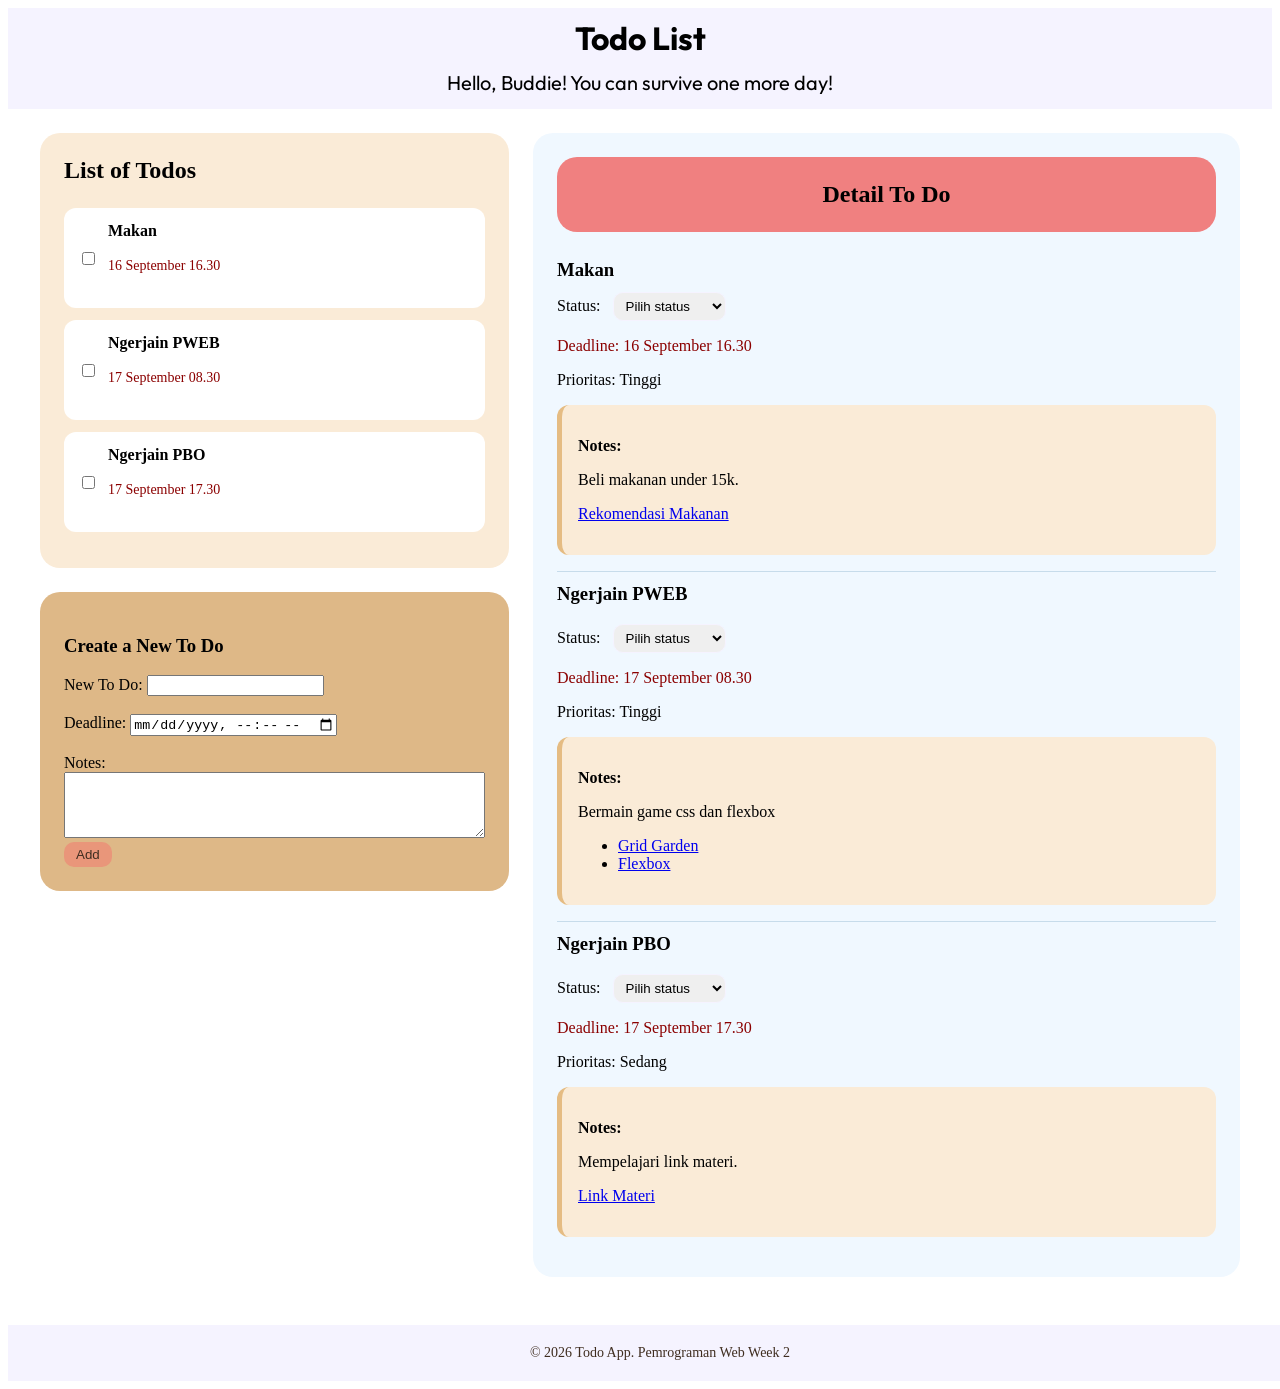
==== index.html @ 1ec00fdb "Tugas PWEB W2" ====
<!DOCTYPE html>
<html lang="en">
<head>
    <meta charset="UTF-8">
    <meta name="viewport" content="width=device-width, initial-scale=1.0">
    <title>The Style Warrior</title>
    <link rel="stylesheet" href="style.css">
    <link rel="preconnect" href="https://fonts.googleapis.com">
<link rel="preconnect" href="https://fonts.gstatic.com" crossorigin>
<link href="https://fonts.googleapis.com/css2?family=Outfit:wght@100..900&display=swap" rel="stylesheet">
</head>
<body>
    <header> 
        <h1 class="title">Todo List</h1>
        <p>Hello, Buddie! You can survive one more day!</p>

    </header>
    <main>
        <div class="leftPanel">
        <section class="list">
            <h2>List of Todos</h2>
            <article class="todoList">
                <input type="checkBox" id="toDo1">
                <div>
                    <label for="toDo1">Makan</label>
                    <p><time datetime="2026-09-16T08:30">16 September 16.30</time></p>
                </div>
            </article>
            <article class="todoList">
                <input type="checkBox" id="toDo2">
                <div>
                    <label for="toDo2">Ngerjain PWEB</label>
                    <p><time datetime="2026-09-17T08:30">17 September 08.30</time></p>
                </div>
            </article>
            <article class="todoList">
                <input type="checkBox" id="toDo3">
                <div>
                    <label for="toDo3">Ngerjain PBO</label>
                    <p><time datetime="2026-09-17T17:30">17 September 17.30</time></p>
                </div>
            </article>
        </section>
             <form class="create">
            <h3 class="forCreate">Create a New To Do</h3>
            <label for="newList">New To Do:</label>
            <input type="text" id="newList" name="newList">
            <br><br>
            <label for="dateList">Deadline:</label>
            <input type="datetime-local" id="dateList" name="dateList">
            <br><br>
            <label for="notesInput">Notes:</label>
            <textarea id="message" name="message" rows="4" cols="50"></textarea>
            <button type="submit">Add</button>
             </form>
     </div>

     <div class="rightPanel">
        <section class="editToDo">
            <h2>Detail To Do</h2>
            <article class="detailToDo">
                <h3 class="todos">Makan</h3>
                <form>
                    <label for="progress">Status:</label>
                    <select id="progress" name="progress">
                        <option value="">Pilih status</option>
                        <option value="done">Done</option>
                        <option value="onProgress">On Progress</option>
                        <option value="none">None</option>
                    </select>
                </form>
                <p class="deadline">
                    Deadline:
                    <time datetime="2026-9-16T16:30">16 September 16.30</time>
                </p>

                <p class="priority">
                    Prioritas: Tinggi
                </p>
                <div class="notes">
                    <p class="sbNotes">Notes:</p>
                    Beli makanan under 15k. 
                    <span>
                        <p>
                            <a href="https://www.tripadvisor.co.id/Restaurants-g297715-zfp16-Surabaya_East_Java_Java.html">Rekomendasi Makanan</a>
                        </p>
                        
                    </span>
                </div>
            </article>
       
         <article class="detailToDo">
                <h3 class="todos">Ngerjain PWEB</h3>
                <p>
                    <label for="progress">Status:</label>
                    <select id="progress" name="progress">
                        <option value="">Pilih status</option>
                        <option value="done">Done</option>
                        <option value="onProgress">On Progress</option>
                        <option value="none">None</option>
                    </select>
                </p>
                <p class="deadline">
                    Deadline:
                    <time datetime="2026-9-17T08:30">17 September 08.30</time>
                </p>

                <p class="priority">
                    Prioritas: Tinggi
                </p>
                <div class="notes">
                    <p class="sbNotes">Notes:</p>
                    Bermain game css dan flexbox
                    <span>
                        <p>
                            <ul>
                                <li>
                                    <a href="https://cssgridgarden.com/">Grid Garden</a>
                                </li>
                                <li>
                                    <a href="https://flexboxfroggy.com/">Flexbox</a>
                                </li>
                            </ul>
                            
                        </p>
                        
                    </span>
                </div>
            </article>
            <article class="detailToDo">
                <h3 class="todos">Ngerjain PBO</h3>
                <p>
                    <label for="progress">Status:</label>
                    <select id="progress" name="progress">
                        <option value="">Pilih status</option>
                        <option value="done">Done</option>
                        <option value="onProgress">On Progress</option>
                        <option value="none">None</option>
                    </select>
                </p>
                <p class="deadline">
                    Deadline:
                    <time datetime="2026-9-17T17:30">17 September 17.30</time>
                </p>

                <p class="priority">
                    Prioritas: Sedang
                </p>
                <div class="notes">
                    <p class="sbNotes">
                        Notes:
                    </p>
                    Mempelajari link materi.
                    <span>
                        <p>
                           <a href="https://profitina.com/course/bachelor/2026-20271-ef234302-object-oriented-programming-d/">Link Materi</a> 
                        </p>
                        
                    </span>
                </div>
            </article>
        </div>
     </section>
     </main>
     <footer>
        <p>&copy; 2026 Todo App. Pemrograman Web Week 2</p>
     </footer>

</body>
</html>
---- style.css ----
header{
    text-align: center;
    background-color:#F5F3FF;
    padding: 10px 20px 14px;
}
header p{
    margin: 0;
    font-family: "Outfit", sans-serif;
    font-size: 20px;
}
.title{
    margin: 0 0 12px;
    font-family: "Outfit", sans-serif;
    font-optical-sizing: auto;
    font-weight: 400;
    font-style: normal;
    font-weight: bold;
}

main{
    display: grid;
    grid-template-columns: 1fr 2fr;
    gap: 24px;
    padding: 24px 32px;
    align-items: start;
}
.list{
    background-color: antiquewhite;
}
.editToDo{
    background-color:aliceblue;
}
.create{
    background-color:burlywood;
}
.list, .editToDo, .create{
    padding: 24px;
    border-radius: 20px;
}
.leftPanel{
    display: flex;
    flex-direction: column;
    gap: 24px;
}
.todoList{
    display: grid;
    grid-template-columns: 20px 1fr;
    column-gap: 10px;
    row-gap: 4px;
    padding: 14px;
    margin-bottom: 12px;
    border-radius: 12px;
    background: white;
}

.todoList input{
    grid-row: span 2;
    margin-top: 4px;
}

.todoList label{
    font-weight: bold;
}

.todoList time{
    font-size: 14px;
    color: darkred;
}

.detailToDo{
    padding: 16px 0;
    border-bottom: 1px solid #c7dceb;
    margin-top: 0;
    padding-top: 0;
}
.detailToDo:last-child{
    border-bottom: none;
}

.detailToDo h3{
    margin: 8px 0;
    line-height: 1.5;
}

.detailToDo select{
    margin-left: 8px;
    padding: 5px 8px;
    border: 1px solid #F5F3FF;
    border-radius: 10px;
}

.list h2, .editToDo h2, .create h2{
    margin: 0 0 24px;
    font-size: 24px;
}
.deadline{
    color: darkred;
}
.sbNotes{
    font-weight: bold;
}
.notes{
    background-color: antiquewhite;
    padding: 16px;
    margin-top: 16px;
    border-radius: 12px;
    border-left: 5px solid #e5bc83;
}

.rightPanel{
    width: 100%;
}

.editToDo h2{
    background-color:lightcoral;
    padding: 24px;
    border-radius: 20px;
    text-align: center;
    margin-bottom: 24px;
}

@media(max-width: 768px){
    header{
        padding: 16px;
    }
    .title{
        font-size: 32px;
    }
    header p{
        font-size: 16px;
    }
    main{
        grid-template-columns: 1fr;
        gap: 16px;
        padding: 16px 10px 16px 10px;
    }
    .leftPanel, .rightPanel{
        width: 100%;
    }

    .list, .editToDo, .create{
        padding: 16px;
        border-radius: 20px;
    }

    .list h2, .editToDo h2, .create h3{
        font-size: 22px;
        margin-bottom: 16px;
    }
    .editToDo h2{
        padding: 16px;
    }
    .todoList{
        grid-template-columns: 20px 1fr;
        padding: 12px;
        margin-bottom: 10px;
    }
    .todoList label{
        font-size: 16px;
    }
    .todoList time{
        font-size: 13px;
    }
    .detailToDo h3{
        font-size: 20px;
    }
    .notes{
        padding: 12px;
    }
}

button{
    background-color:darksalmon;
    color: #3f2d20;
    border: none;
    border-radius: 10px;
    padding: 5px 12px;
}

footer{
    text-align:center;
    background-color: #F5F3FF;
    padding: 20px;
    margin-top: 24px;
    width: 100%;
    text-align: center;
}

footer p{
    margin: 0;
    font-size: 14px;
    color:#3f2d20;
}
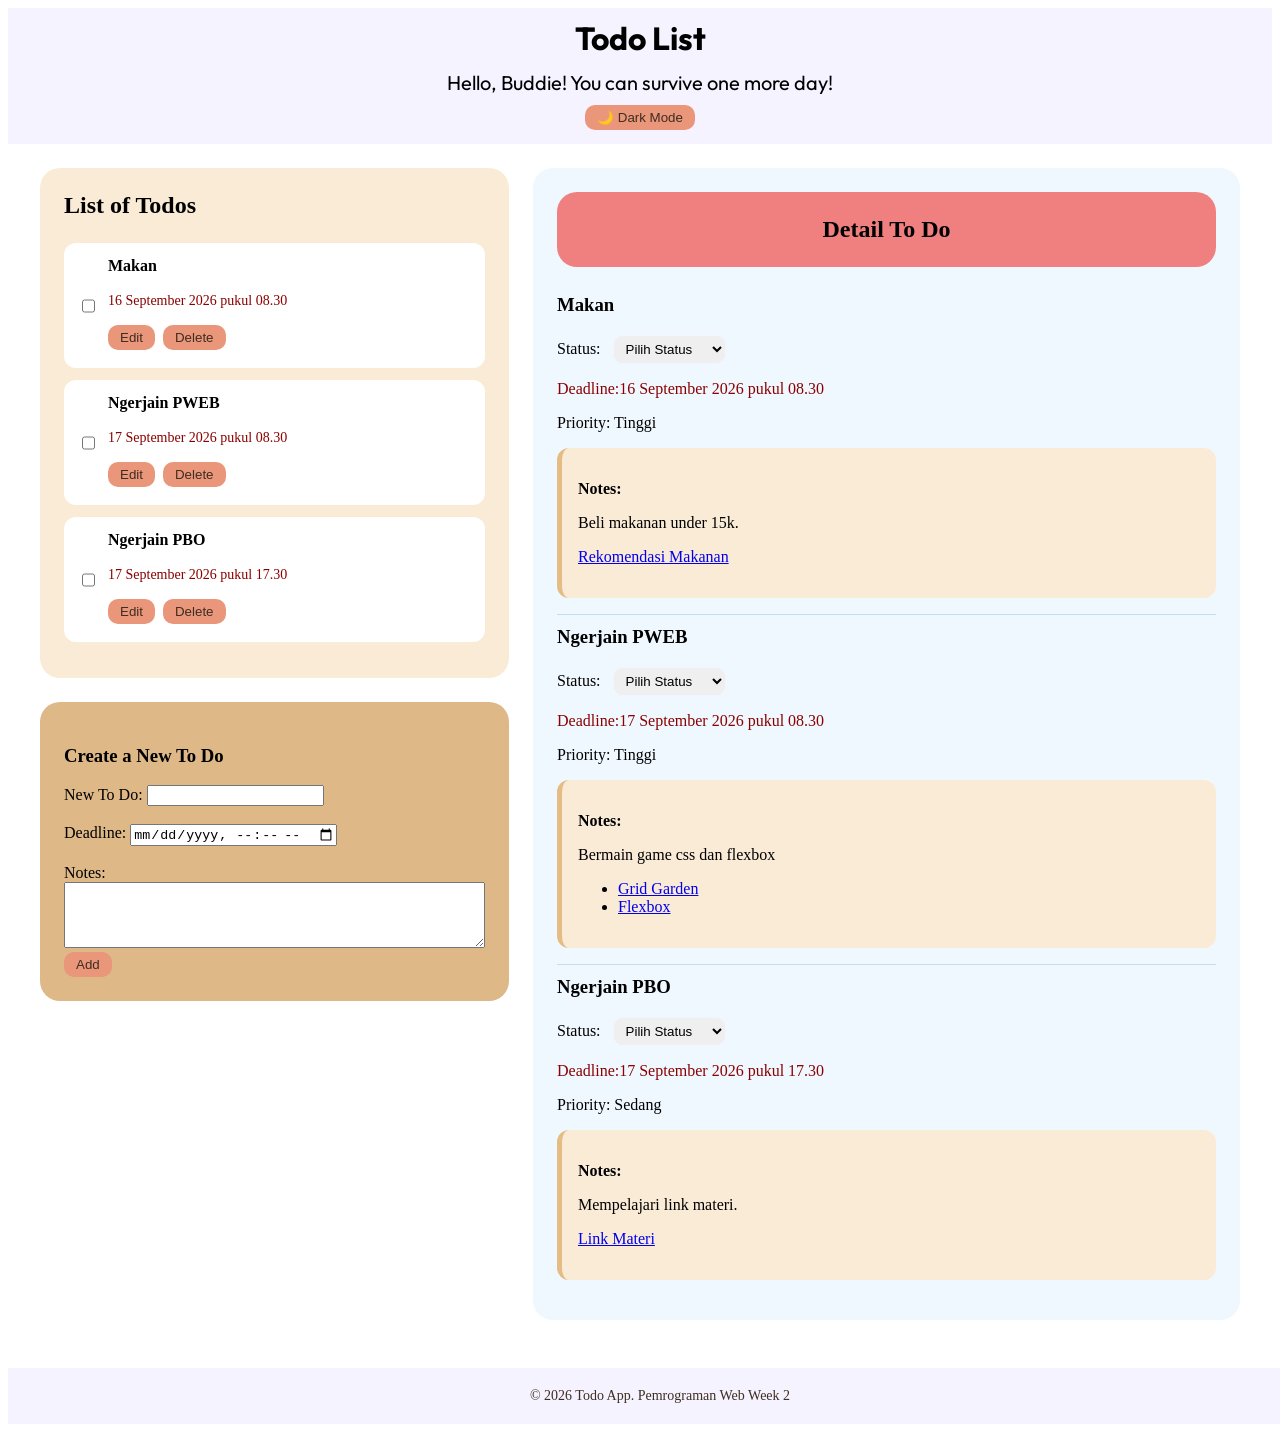
==== commit 7b286caa: "Tugas E02" ====
--- a/index.html
+++ b/index.html
@@ -18,6 +18,7 @@
     <main>
         <div class="leftPanel">
         <section class="list">
+            <div id="todoList">
             <h2>List of Todos</h2>
             <article class="todoList">
                 <input type="checkBox" id="toDo1">
@@ -40,6 +41,7 @@
                     <p><time datetime="2026-09-17T17:30">17 September 17.30</time></p>
                 </div>
             </article>
+            </div>
         </section>
              <form class="create">
             <h3 class="forCreate">Create a New To Do</h3>
@@ -49,7 +51,7 @@
             <label for="dateList">Deadline:</label>
             <input type="datetime-local" id="dateList" name="dateList">
             <br><br>
-            <label for="notesInput">Notes:</label>
+            <label for="message">Notes:</label>
             <textarea id="message" name="message" rows="4" cols="50"></textarea>
             <button type="submit">Add</button>
              </form>
@@ -165,6 +167,6 @@
      <footer>
         <p>&copy; 2026 Todo App. Pemrograman Web Week 2</p>
      </footer>
-
+<script src="newScript.js"></script>
 </body>
 </html>
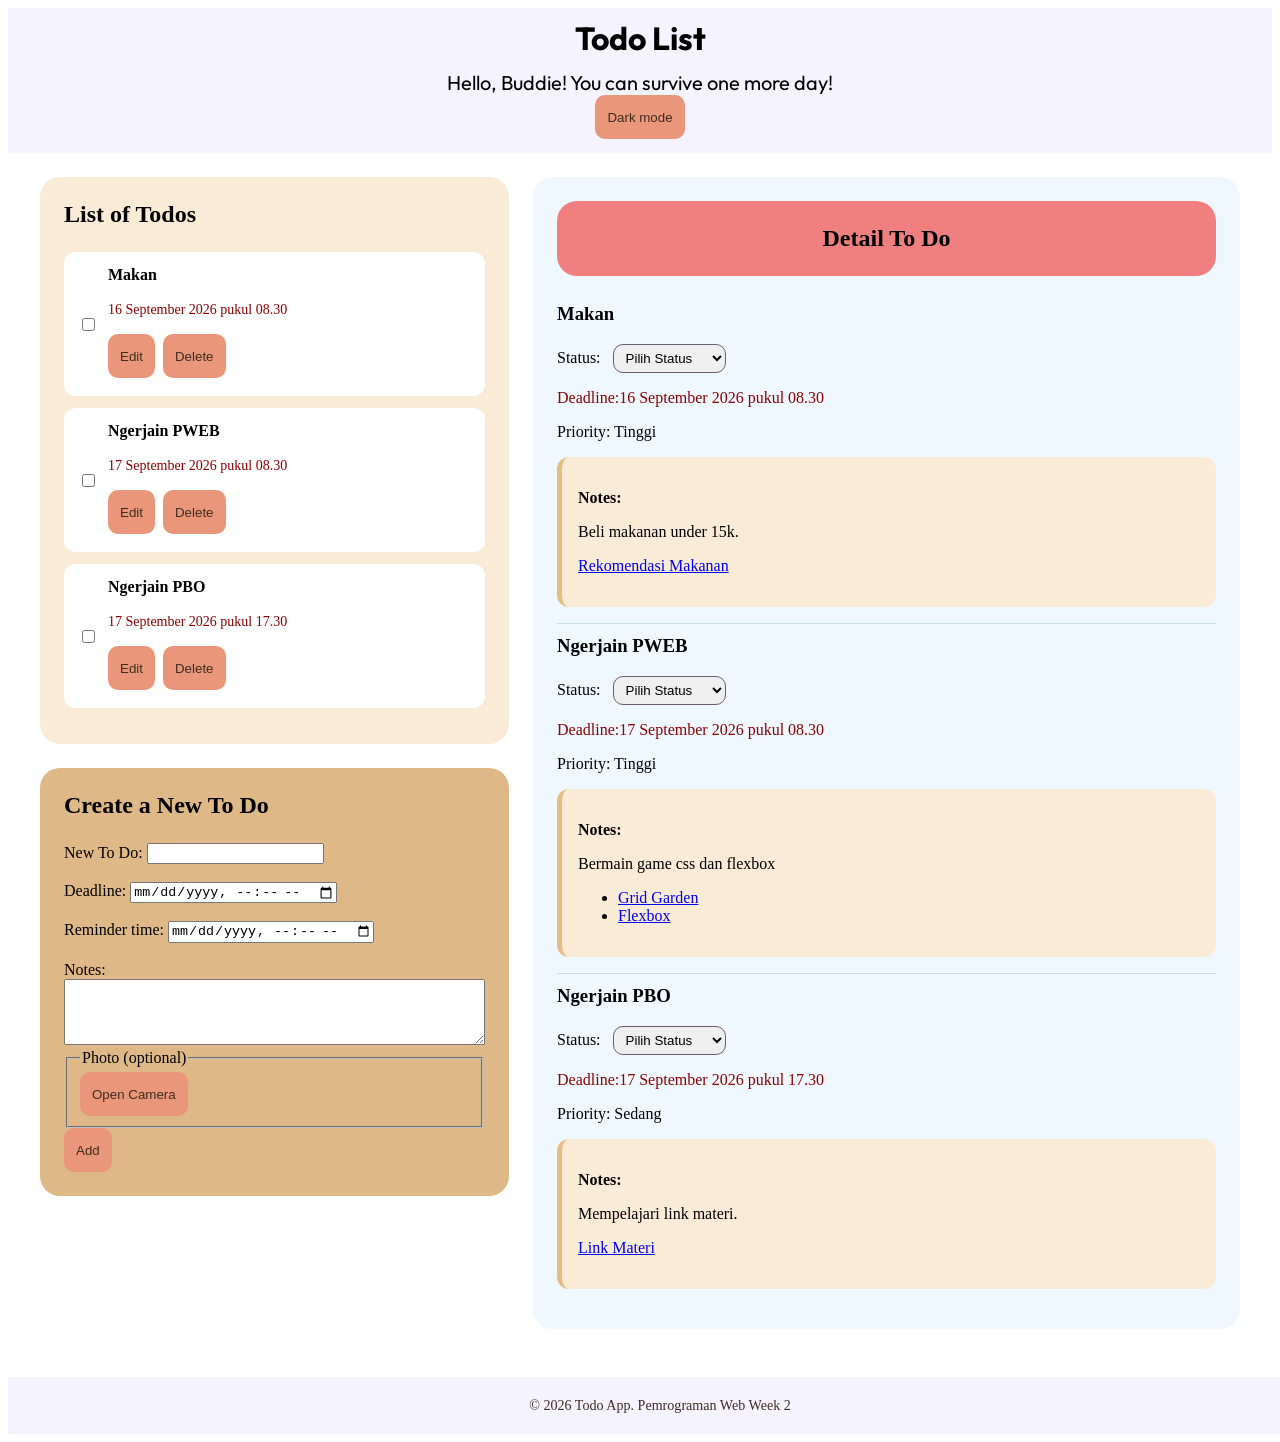
==== commit 06e1d54f: "Tugas E03" ====
--- a/index.html
+++ b/index.html
@@ -3,23 +3,25 @@
 <head>
     <meta charset="UTF-8">
     <meta name="viewport" content="width=device-width, initial-scale=1.0">
-    <title>The Style Warrior</title>
+    <title>Todo List</title>
     <link rel="stylesheet" href="style.css">
     <link rel="preconnect" href="https://fonts.googleapis.com">
 <link rel="preconnect" href="https://fonts.gstatic.com" crossorigin>
 <link href="https://fonts.googleapis.com/css2?family=Outfit:wght@100..900&display=swap" rel="stylesheet">
 </head>
 <body>
+    <a href = "#main-content" class ="skip-to-content">Skip to main content</a>
     <header> 
         <h1 class="title">Todo List</h1>
         <p>Hello, Buddie! You can survive one more day!</p>
-
+        <button type="button" id="themeToggle" aria-pressed="false">Dark mode</button>
+        <p id="status" class="visually-hidden" role="status" aria-live="polite"></p>
     </header>
-    <main>
+    <main id="main-content" tabindex="-1">
         <div class="leftPanel">
         <section class="list">
             <div id="todoList">
-            <h2>List of Todos</h2>
+            <h2 tabindex="-1">List of Todos</h2>
             <article class="todoList">
                 <input type="checkBox" id="toDo1">
                 <div>
@@ -44,15 +46,32 @@
             </div>
         </section>
              <form class="create">
-            <h3 class="forCreate">Create a New To Do</h3>
+            <h2 class="forCreate">Create a New To Do</h2>
             <label for="newList">New To Do:</label>
-            <input type="text" id="newList" name="newList">
+            <input type="text" id="newList" name="newList" required aria-required="true">
             <br><br>
             <label for="dateList">Deadline:</label>
             <input type="datetime-local" id="dateList" name="dateList">
             <br><br>
+
+            <label for="notifyList">Reminder time:</label>
+            <input type="datetime-local" id="notifyList" name="notifyList">
+            <br><br>
+
             <label for="message">Notes:</label>
             <textarea id="message" name="message" rows="4" cols="50"></textarea>
+            
+
+            <fieldset>
+                <legend>Photo (optional)</legend>
+                <button type="button" id="cameraStart">Open Camera</button>
+                <button type="button" id="takeButton" hidden>Take photo</button>
+                <button type="button" id="cameraStop" hidden>Close camera</button>
+
+                <video id="camera-video" autoplay playsinline muted hidden aria-label="Live camera preview"></video>
+                <img id="imagePreview" alt="Preview of the captured photo" hidden>
+                <button type="button" id="imageRemove" hidden>Remove photo</button>
+            </fieldset>
             <button type="submit">Add</button>
              </form>
      </div>
--- a/style.css
+++ b/style.css
@@ -6,7 +6,7 @@
 header p{
     margin: 0;
     font-family: "Outfit", sans-serif;
-    font-size: 20px;
+    font-size: 1.25rem;
 }
 .title{
     margin: 0 0 12px;
@@ -85,13 +85,13 @@
 .detailToDo select{
     margin-left: 8px;
     padding: 5px 8px;
-    border: 1px solid #F5F3FF;
+    border: 1px solid #6b5b73;
     border-radius: 10px;
 }
 
 .list h2, .editToDo h2, .create h2{
     margin: 0 0 24px;
-    font-size: 24px;
+    font-size: 1.5rem;
 }
 .deadline{
     color: darkred;
@@ -124,10 +124,10 @@
         padding: 16px;
     }
     .title{
-        font-size: 32px;
+        font-size: 2rem;
     }
     header p{
-        font-size: 16px;
+        font-size: 1rem;
     }
     main{
         grid-template-columns: 1fr;
@@ -143,8 +143,8 @@
         border-radius: 20px;
     }
 
-    .list h2, .editToDo h2, .create h3{
-        font-size: 22px;
+    .list h2, .editToDo h2, .create h2{
+        font-size: 1.375rem;
         margin-bottom: 16px;
     }
     .editToDo h2{
@@ -156,13 +156,13 @@
         margin-bottom: 10px;
     }
     .todoList label{
-        font-size: 16px;
+        font-size: 1rem;
     }
     .todoList time{
-        font-size: 13px;
+        font-size: 0.8125rem;
     }
     .detailToDo h3{
-        font-size: 20px;
+        font-size: 1.25rem;
     }
     .notes{
         padding: 12px;
@@ -175,6 +175,7 @@
     border: none;
     border-radius: 10px;
     padding: 5px 12px;
+    min-height: 44px;
 }
 
 footer{
@@ -188,6 +189,91 @@
 
 footer p{
     margin: 0;
-    font-size: 14px;
+    font-size: 0.88rem;
     color:#3f2d20;
-}+}
+
+[data-theme="dark"] body {
+    background-color: #1e1e24;
+    color: #eee;
+}
+
+[data-theme="dark"] header,
+[data-theme="dark"] footer {
+    background-color: #14141a;
+    color: #eee;
+}
+
+[data-theme="dark"] footer p{
+    color: #eee;
+}
+[data-theme="dark"] .list,
+[data-theme="dark"] .todoList,
+[data-theme="dark"] .create,
+[data-theme="dark"] .editToDo,
+[data-theme="dark"] .detailToDo {
+    background-color: #2b2b34;
+    color: #eeee;
+}
+
+[data-theme="dark"] .notes{
+    background-color: #3a3225;
+    border-left-color: #a9793f;
+    color: #eee;
+}
+
+[data-theme="dark"] button{
+    background-color: #7a5a46;
+    color: #fff;
+}
+[data-theme="dark"] a{
+    color: #8ab4ff;
+}
+
+[data-theme="dark"] footer p{
+    color: #eee;
+}
+
+[hidden]{
+    display: none !important;
+}
+
+#camera-video, #imagePreview, .todo-image{
+    display: block;
+    width: 360px;
+    max-width: 100%;
+    border-radius: 12px;
+    margin: 10px 0;
+}
+
+.visually-hidden{
+    position: absolute; 
+    width: 1px; 
+    height: 1px; 
+    margin: -1px; 
+    padding: 0;
+    overflow:hidden; 
+    clip: rect(0,0,0,0);
+    white-space: nowrap;
+    border: 0;
+}
+.skip-to-content{ 
+    position: absolute;
+    top: -100px;
+    left: 8px;
+    z-index: 1000;
+    padding: 10px 16px;
+    background: white;
+    color: #1f1147;
+    border-radius: 8px;
+}
+.skip-to-content:focus{
+    top: 8px;
+}
+
+:focus-visible{outline: 3px solid #4b2fc9; outline-offset:2px ;}
+[data-theme="dark"] :focus-visible{ outline-color: #ffd166;}
+
+[data-theme="dark"] .deadline,
+[data-theme="dark"] .todoList time{ color: #ff9b9b}
+[data-theme="dark"] .editToDo h2{ background-color:#8a3b3b; color: #fff}
